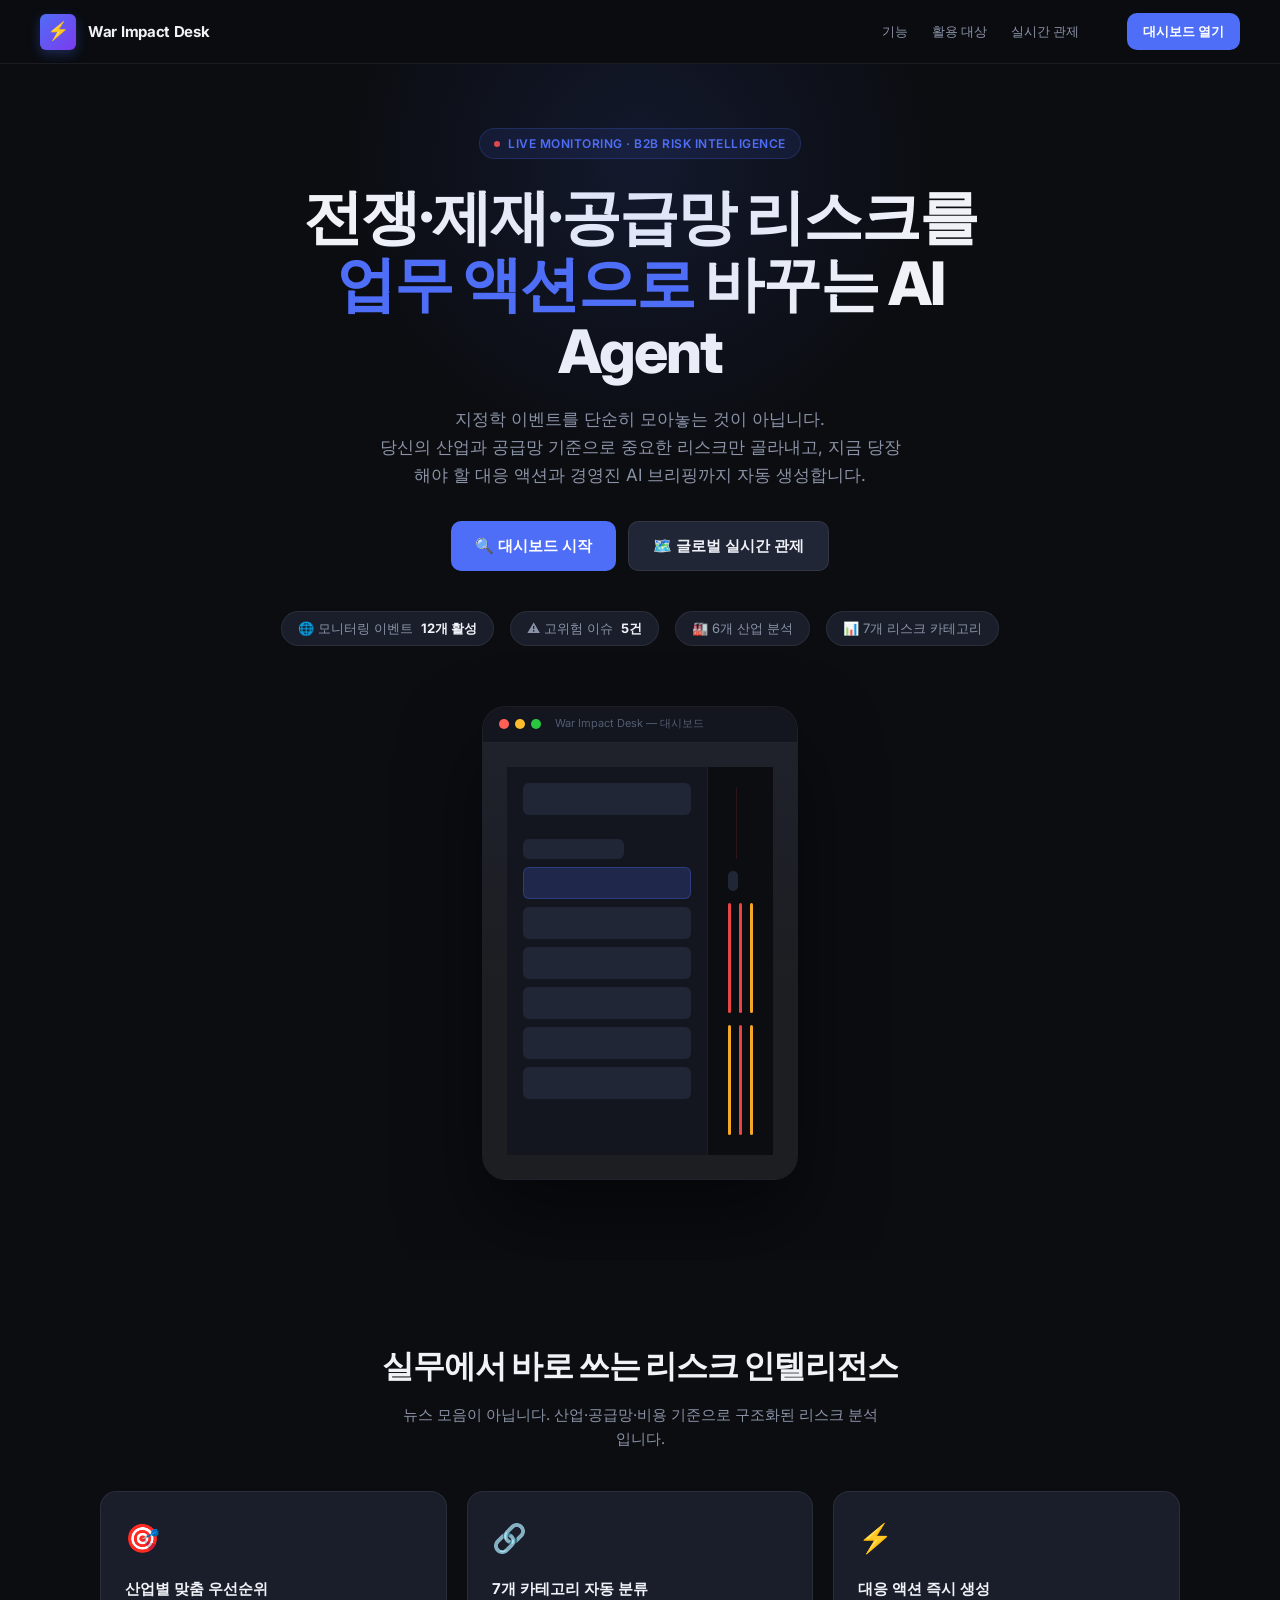
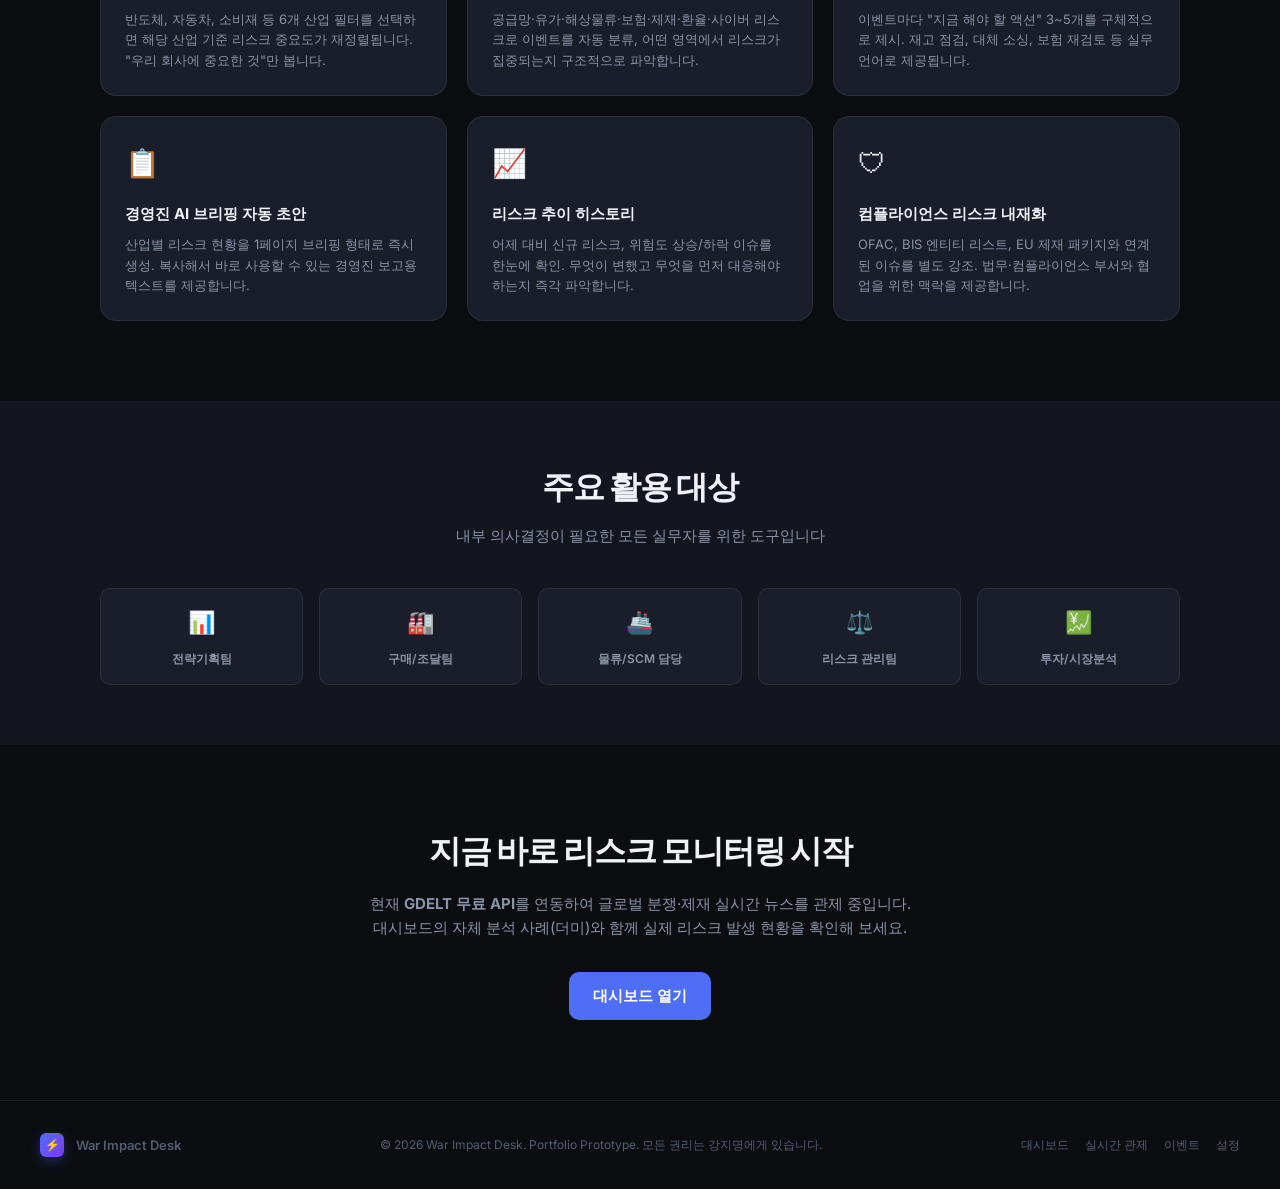
==== index.html @ 605b75f0 "Initialize project and fix map tile provider" ====
<!DOCTYPE html>
<html lang="ko">

<head>
  <meta charset="UTF-8">
  <meta name="viewport" content="width=device-width, initial-scale=1.0">
  <title>War Impact Desk — 전쟁·제재·공급망 리스크 모니터링</title>
  <meta name="description" content="전쟁·제재·공급망 리스크를 업무 액션으로 바꾸는 AI Agent. 기업 실무자를 위한 지정학 리스크 모니터링 플랫폼.">
  <link rel="stylesheet" href="styles.css">
  <style>
    .hero-screen {
      background: linear-gradient(180deg, rgba(79, 110, 247, 0.05) 0%, transparent 60%);
      border: 1px solid var(--border);
      border-radius: var(--radius-xl);
      overflow: hidden;
      max-width: 900px;
      margin: 60px auto 0;
      box-shadow: 0 40px 80px rgba(0, 0, 0, 0.5);
    }

    .hero-screen-bar {
      height: 36px;
      background: var(--bg-surface);
      border-bottom: 1px solid var(--border);
      display: flex;
      align-items: center;
      gap: 6px;
      padding: 0 16px;
    }

    .dot {
      width: 10px;
      height: 10px;
      border-radius: 50%;
    }

    .hero-screen img {
      width: 100%;
      display: block;
    }

    .hero-screen-preview {
      background: var(--bg-surface);
      padding: 24px;
      display: grid;
      grid-template-columns: 200px 1fr;
      gap: 1px;
      background-color: var(--border);
    }

    .preview-sidebar {
      background: var(--bg-surface);
      padding: 16px;
      display: flex;
      flex-direction: column;
      gap: 8px;
    }

    .preview-main {
      background: var(--bg-base);
      padding: 20px;
      display: flex;
      flex-direction: column;
      gap: 12px;
    }

    .ph {
      border-radius: 6px;
    }

    /* placeholder */
    .gradient-text {
      background: linear-gradient(135deg, #6c8aff, #a78bfa);
      -webkit-background-clip: text;
      -webkit-text-fill-color: transparent;
      background-clip: text;
    }

    .stat-pill {
      display: inline-flex;
      align-items: center;
      gap: 8px;
      background: var(--bg-card);
      border: 1px solid var(--border);
      border-radius: 99px;
      padding: 6px 16px;
      font-size: 13px;
      color: var(--text-secondary);
    }

    .stat-pill strong {
      color: var(--text-primary);
    }
  </style>
</head>

<body class="landing-body">

  <!-- NAV -->
  <nav class="landing-nav">
    <div class="logo-mark" onclick="location.href='index.html'" style="cursor:pointer;">
      <div class="logo-icon">⚡</div>
      <div>
        <div class="logo-text">War Impact Desk</div>
      </div>
    </div>
    <div class="landing-nav-links">
      <a href="#features" class="landing-nav-link">기능</a>
      <a href="#use-cases" class="landing-nav-link">활용 대상</a>
      <a href="map.html" class="landing-nav-link">실시간 관제</a>
    </div>
    <a href="dashboard.html" class="btn btn-primary" style="margin-left: 24px;">
      대시보드 열기
    </a>
  </nav>

  <!-- HERO -->
  <section class="hero">
    <div class="hero-label">
      <span class="pulse"
        style="width:6px;height:6px;border-radius:50%;background:var(--risk-high);display:inline-block;"></span>
      LIVE MONITORING · B2B RISK INTELLIGENCE
    </div>
    <h1 class="hero-title">
      전쟁·제재·공급망 리스크를<br>
      <span>업무 액션으로</span> 바꾸는 AI Agent
    </h1>
    <p class="hero-sub">
      지정학 이벤트를 단순히 모아놓는 것이 아닙니다.<br>
      당신의 산업과 공급망 기준으로 중요한 리스크만 골라내고,
      지금 당장 해야 할 대응 액션과 경영진 AI 브리핑까지 자동 생성합니다.
    </p>
    <div class="hero-cta">
      <a href="dashboard.html" class="btn btn-primary btn-lg">
        🔍 대시보드 시작
      </a>
      <a href="map.html" class="btn btn-secondary btn-lg">
        🗺️ 글로벌 실시간 관제
      </a>
    </div>

    <!-- STATS ROW -->
    <div style="display:flex; gap:16px; margin-top: 40px; flex-wrap:wrap; justify-content:center;">
      <div class="stat-pill">🌐 모니터링 이벤트 <strong>12개 활성</strong></div>
      <div class="stat-pill">⚠️ 고위험 이슈 <strong>5건</strong></div>
      <div class="stat-pill">🏭 6개 산업 분석</div>
      <div class="stat-pill">📊 7개 리스크 카테고리</div>
    </div>

    <!-- MOCK SCREEN PREVIEW -->
    <div class="hero-screen fade-in fade-in-delay-2">
      <div class="hero-screen-bar">
        <div class="dot" style="background:#ff5f57;"></div>
        <div class="dot" style="background:#febc2e;"></div>
        <div class="dot" style="background:#28c840;"></div>
        <span style="font-size:11px;color:var(--text-muted);margin-left:8px;">War Impact Desk — 대시보드</span>
      </div>
      <div class="hero-screen-preview">
        <!-- mini sidebar -->
        <div class="preview-sidebar">
          <div class="ph skeleton" style="height:32px;"></div>
          <div style="height:8px;"></div>
          <div class="ph skeleton" style="height:20px;width:60%;"></div>
          <div class="ph skeleton"
            style="height:32px;background:rgba(79,110,247,0.2);border:1px solid rgba(79,110,247,0.3);"></div>
          <div class="ph skeleton" style="height:32px;"></div>
          <div class="ph skeleton" style="height:32px;"></div>
          <div class="ph skeleton" style="height:32px;"></div>
          <div class="ph skeleton" style="height:32px;"></div>
          <div class="ph skeleton" style="height:32px;"></div>
        </div>
        <!-- mini main -->
        <div class="preview-main">
          <div style="display:grid;grid-template-columns:repeat(4,1fr);gap:8px;">
            <div class="ph skeleton" style="height:72px;border-radius:10px;"></div>
            <div class="ph skeleton" style="height:72px;border-radius:10px;background:rgba(232,69,69,0.15);"></div>
            <div class="ph skeleton" style="height:72px;border-radius:10px;"></div>
            <div class="ph skeleton" style="height:72px;border-radius:10px;"></div>
          </div>
          <div class="ph skeleton" style="height:20px;width:40%;"></div>
          <div style="display:grid;grid-template-columns:repeat(3,1fr);gap:8px;">
            <div class="ph skeleton" style="height:110px;border-radius:10px;border-left:3px solid var(--risk-high);">
            </div>
            <div class="ph skeleton" style="height:110px;border-radius:10px;border-left:3px solid var(--risk-high);">
            </div>
            <div class="ph skeleton" style="height:110px;border-radius:10px;border-left:3px solid var(--risk-medium);">
            </div>
          </div>
          <div style="display:grid;grid-template-columns:repeat(3,1fr);gap:8px;">
            <div class="ph skeleton" style="height:110px;border-radius:10px;border-left:3px solid var(--risk-medium);">
            </div>
            <div class="ph skeleton" style="height:110px;border-radius:10px;border-left:3px solid var(--risk-high);">
            </div>
            <div class="ph skeleton" style="height:110px;border-radius:10px;border-left:3px solid var(--risk-medium);">
            </div>
          </div>
        </div>
      </div>
    </div>
  </section>

  <!-- FEATURES -->
  <section class="feature-section" id="features">
    <h2 class="feature-section-title">실무에서 바로 쓰는 리스크 인텔리전스</h2>
    <p class="feature-section-sub">뉴스 모음이 아닙니다. 산업·공급망·비용 기준으로 구조화된 리스크 분석입니다.</p>
    <div class="feature-grid">
      <div class="feature-card fade-in">
        <div class="feature-icon">🎯</div>
        <div class="feature-title">산업별 맞춤 우선순위</div>
        <div class="feature-desc">반도체, 자동차, 소비재 등 6개 산업 필터를 선택하면 해당 산업 기준 리스크 중요도가 재정렬됩니다. "우리 회사에 중요한 것"만 봅니다.</div>
      </div>
      <div class="feature-card fade-in fade-in-delay-1">
        <div class="feature-icon">🔗</div>
        <div class="feature-title">7개 카테고리 자동 분류</div>
        <div class="feature-desc">공급망·유가·해상물류·보험·제재·환율·사이버 리스크로 이벤트를 자동 분류, 어떤 영역에서 리스크가 집중되는지 구조적으로 파악합니다.</div>
      </div>
      <div class="feature-card fade-in fade-in-delay-2">
        <div class="feature-icon">⚡</div>
        <div class="feature-title">대응 액션 즉시 생성</div>
        <div class="feature-desc">이벤트마다 "지금 해야 할 액션" 3~5개를 구체적으로 제시. 재고 점검, 대체 소싱, 보험 재검토 등 실무 언어로 제공됩니다.</div>
      </div>
      <div class="feature-card fade-in">
        <div class="feature-icon">📋</div>
        <div class="feature-title">경영진 AI 브리핑 자동 초안</div>
        <div class="feature-desc">산업별 리스크 현황을 1페이지 브리핑 형태로 즉시 생성. 복사해서 바로 사용할 수 있는 경영진 보고용 텍스트를 제공합니다.</div>
      </div>
      <div class="feature-card fade-in fade-in-delay-1">
        <div class="feature-icon">📈</div>
        <div class="feature-title">리스크 추이 히스토리</div>
        <div class="feature-desc">어제 대비 신규 리스크, 위험도 상승/하락 이슈를 한눈에 확인. 무엇이 변했고 무엇을 먼저 대응해야 하는지 즉각 파악합니다.</div>
      </div>
      <div class="feature-card fade-in fade-in-delay-2">
        <div class="feature-icon">🛡</div>
        <div class="feature-title">컴플라이언스 리스크 내재화</div>
        <div class="feature-desc">OFAC, BIS 엔티티 리스트, EU 제재 패키지와 연계된 이슈를 별도 강조. 법무·컴플라이언스 부서와 협업을 위한 맥락을 제공합니다.</div>
      </div>
    </div>
  </section>

  <!-- USE CASES -->
  <section class="use-case-section" id="use-cases">
    <div style="max-width:1080px;margin:0 auto;">
      <h2 class="feature-section-title">주요 활용 대상</h2>
      <p class="feature-section-sub">내부 의사결정이 필요한 모든 실무자를 위한 도구입니다</p>
      <div class="use-case-grid">
        <div class="use-case-card">
          <div class="use-case-icon">📊</div>
          <div class="use-case-label">전략기획팀</div>
        </div>
        <div class="use-case-card">
          <div class="use-case-icon">🏭</div>
          <div class="use-case-label">구매/조달팀</div>
        </div>
        <div class="use-case-card">
          <div class="use-case-icon">🚢</div>
          <div class="use-case-label">물류/SCM 담당</div>
        </div>
        <div class="use-case-card">
          <div class="use-case-icon">⚖️</div>
          <div class="use-case-label">리스크 관리팀</div>
        </div>
        <div class="use-case-card">
          <div class="use-case-icon">💹</div>
          <div class="use-case-label">투자/시장분석</div>
        </div>
      </div>
    </div>
  </section>

  <!-- CTA -->
  <section style="padding: 80px 40px; text-align:center;">
    <h2 style="font-size:32px;font-weight:800;letter-spacing:-1px;margin-bottom:16px;">지금 바로 리스크 모니터링 시작</h2>
    <p style="color:var(--text-secondary);font-size:15px;margin-bottom:32px;">현재 <strong>GDELT 무료 API</strong>를 연동하여 글로벌
      분쟁·제재 실시간 뉴스를 관제 중입니다.<br>대시보드의 자체 분석 사례(더미)와 함께 실제 리스크 발생 현황을 확인해 보세요.</p>
    <a href="dashboard.html" class="btn btn-primary btn-lg">대시보드 열기</a>
  </section>

  <!-- FOOTER -->
  <footer class="lp-footer">
    <div class="logo-mark">
      <div class="logo-icon" style="width:24px;height:24px;font-size:12px;">⚡</div>
      <span style="font-size:13px;font-weight:600;">War Impact Desk</span>
    </div>
    <div>© 2026 War Impact Desk. Portfolio Prototype. 모든 권리는 강지명에게 있습니다.</div>
    <div style="display:flex;gap:16px;">
      <a href="dashboard.html" style="color:var(--text-muted);">대시보드</a>
      <a href="map.html" style="color:var(--text-muted);">실시간 관제</a>
      <a href="events.html" style="color:var(--text-muted);">이벤트</a>
      <a href="settings.html" style="color:var(--text-muted);">설정</a>
    </div>
  </footer>

</body>

</html>
---- styles.css ----
/* ============================================================
   War Impact Desk — Design System & Global Styles
   ============================================================ */

@import url('https://fonts.googleapis.com/css2?family=Inter:wght@300;400;500;600;700;800&family=JetBrains+Mono:wght@400;500&display=swap');

/* ── CSS Variables ─────────────────────────────────────────── */
:root {
  /* Neutrals */
  --bg-base:     #0b0d11;
  --bg-surface:  #13161e;
  --bg-card:     #1a1e2a;
  --bg-elevated: #212636;
  --bg-hover:    #262c3c;
  --border:      rgba(255,255,255,0.07);
  --border-md:   rgba(255,255,255,0.12);

  /* Text */
  --text-primary:   #f0f2f8;
  --text-secondary: #8b93a7;
  --text-muted:     #545c72;
  --text-accent:    #6c8aff;

  /* Brand accent */
  --accent:       #4f6ef7;
  --accent-hover: #3b58e0;
  --accent-glow:  rgba(79,110,247,0.25);

  /* Risk colors */
  --risk-high:   #e84545;
  --risk-medium: #f5a623;
  --risk-low:    #22c993;

  --risk-high-bg:   rgba(232,69,69,0.10);
  --risk-medium-bg: rgba(245,166,35,0.10);
  --risk-low-bg:    rgba(34,201,147,0.10);

  /* Category colors */
  --cat-supply:    #f59e0b;
  --cat-oil:       #ef4444;
  --cat-maritime:  #3b82f6;
  --cat-insurance: #8b5cf6;
  --cat-sanctions: #ec4899;
  --cat-fx:        #10b981;
  --cat-cyber:     #06b6d4;

  /* Typography */
  --font-sans: 'Inter', -apple-system, BlinkMacSystemFont, sans-serif;
  --font-mono: 'JetBrains Mono', monospace;

  /* Spacing */
  --space-1: 4px;
  --space-2: 8px;
  --space-3: 12px;
  --space-4: 16px;
  --space-5: 20px;
  --space-6: 24px;
  --space-8: 32px;
  --space-10: 40px;
  --space-12: 48px;
  --space-16: 64px;

  /* Radius */
  --radius-sm: 6px;
  --radius-md: 10px;
  --radius-lg: 16px;
  --radius-xl: 24px;

  /* Shadows */
  --shadow-card: 0 4px 24px rgba(0,0,0,0.35);
  --shadow-elevated: 0 8px 40px rgba(0,0,0,0.5);
  --shadow-glow: 0 0 20px var(--accent-glow);

  /* Transitions */
  --transition: 0.18s cubic-bezier(0.4,0,0.2,1);
}

/* ── Reset ─────────────────────────────────────────────────── */
*, *::before, *::after { box-sizing: border-box; margin: 0; padding: 0; }
html { font-size: 16px; -webkit-font-smoothing: antialiased; }
body {
  font-family: var(--font-sans);
  background: var(--bg-base);
  color: var(--text-primary);
  line-height: 1.6;
  min-height: 100vh;
}
a { color: inherit; text-decoration: none; }
button { font-family: inherit; cursor: pointer; border: none; background: none; }
input, select, textarea { font-family: inherit; }
img { max-width: 100%; display: block; }

/* ── Scrollbar ─────────────────────────────────────────────── */
::-webkit-scrollbar { width: 6px; height: 6px; }
::-webkit-scrollbar-track { background: var(--bg-surface); }
::-webkit-scrollbar-thumb { background: var(--bg-elevated); border-radius: 3px; }
::-webkit-scrollbar-thumb:hover { background: var(--text-muted); }

/* ── Layout ─────────────────────────────────────────────────── */
.app-layout {
  display: flex;
  min-height: 100vh;
}

.sidebar {
  width: 240px;
  min-width: 240px;
  background: var(--bg-surface);
  border-right: 1px solid var(--border);
  display: flex;
  flex-direction: column;
  position: fixed;
  top: 0; left: 0;
  height: 100vh;
  z-index: 100;
  transition: var(--transition);
}

.main-content {
  margin-left: 240px;
  flex: 1;
  min-height: 100vh;
  display: flex;
  flex-direction: column;
}

/* ── Sidebar ────────────────────────────────────────────────── */
.sidebar-logo {
  padding: var(--space-5) var(--space-5) var(--space-4);
  border-bottom: 1px solid var(--border);
}
.logo-mark {
  display: flex;
  align-items: center;
  gap: var(--space-3);
}
.logo-icon {
  width: 36px; height: 36px;
  background: linear-gradient(135deg, #4f6ef7, #7c3aed);
  border-radius: var(--radius-sm);
  display: flex; align-items: center; justify-content: center;
  font-size: 18px;
  box-shadow: 0 4px 12px rgba(79,110,247,0.3);
}
.logo-text { font-weight: 700; font-size: 15px; letter-spacing: -0.3px; }
.logo-sub { font-size: 10px; color: var(--text-muted); letter-spacing: 0.5px; text-transform: uppercase; margin-top: 1px; }

.sidebar-nav { flex: 1; padding: var(--space-4) var(--space-3); }
.nav-section-label {
  font-size: 10px;
  font-weight: 600;
  text-transform: uppercase;
  letter-spacing: 1px;
  color: var(--text-muted);
  padding: var(--space-3) var(--space-3) var(--space-2);
}
.nav-item {
  display: flex;
  align-items: center;
  gap: var(--space-3);
  padding: var(--space-2) var(--space-3);
  border-radius: var(--radius-sm);
  color: var(--text-secondary);
  font-size: 14px;
  font-weight: 500;
  transition: var(--transition);
  margin-bottom: 2px;
  cursor: pointer;
}
.nav-item:hover { background: var(--bg-hover); color: var(--text-primary); }
.nav-item.active {
  background: rgba(79,110,247,0.12);
  color: var(--accent);
}
.nav-item.active .nav-icon { color: var(--accent); }
.nav-icon { font-size: 16px; min-width: 20px; text-align: center; }
.nav-badge {
  margin-left: auto;
  background: var(--risk-high);
  color: white;
  font-size: 10px;
  font-weight: 700;
  padding: 1px 6px;
  border-radius: 99px;
}

.sidebar-footer {
  padding: var(--space-4) var(--space-4);
  border-top: 1px solid var(--border);
}
.user-chip {
  display: flex;
  align-items: center;
  gap: var(--space-3);
}
.user-avatar {
  width: 32px; height: 32px;
  background: linear-gradient(135deg, #f59e0b, #ef4444);
  border-radius: 50%;
  display: flex; align-items: center; justify-content: center;
  font-size: 13px; font-weight: 700;
  color: white;
  flex-shrink: 0;
}
.user-name { font-size: 13px; font-weight: 600; }
.user-role { font-size: 11px; color: var(--text-muted); }

/* ── Top Bar ────────────────────────────────────────────────── */
.topbar {
  height: 60px;
  background: var(--bg-surface);
  border-bottom: 1px solid var(--border);
  display: flex;
  align-items: center;
  padding: 0 var(--space-6);
  gap: var(--space-4);
  position: sticky; top: 0; z-index: 90;
}
.topbar-title { font-size: 16px; font-weight: 600; flex: 1; }
.topbar-meta { font-size: 12px; color: var(--text-muted); }
.topbar-actions { display: flex; gap: var(--space-2); align-items: center; }

/* ── Page Content ───────────────────────────────────────────── */
.page-body { padding: var(--space-6); flex: 1; }

/* ── Grid ───────────────────────────────────────────────────── */
.grid-4 { display: grid; grid-template-columns: repeat(4,1fr); gap: var(--space-4); }
.grid-3 { display: grid; grid-template-columns: repeat(3,1fr); gap: var(--space-4); }
.grid-2 { display: grid; grid-template-columns: repeat(2,1fr); gap: var(--space-4); }
.col-span-2 { grid-column: span 2; }
.col-span-3 { grid-column: span 3; }

/* ── Card ───────────────────────────────────────────────────── */
.card {
  background: var(--bg-card);
  border: 1px solid var(--border);
  border-radius: var(--radius-lg);
  padding: var(--space-5);
  transition: var(--transition);
}
.card:hover { border-color: var(--border-md); }
.card-sm { padding: var(--space-4); }
.card-header {
  display: flex;
  align-items: flex-start;
  justify-content: space-between;
  margin-bottom: var(--space-4);
}
.card-title { font-size: 13px; font-weight: 600; color: var(--text-secondary); text-transform: uppercase; letter-spacing: 0.5px; }
.card-value { font-size: 32px; font-weight: 800; letter-spacing: -1px; margin: var(--space-1) 0; }
.card-meta { font-size: 12px; color: var(--text-muted); }

/* ── Risk Score Ring ───────────────────────────────────────── */
.score-ring-wrap { display: flex; align-items: center; gap: var(--space-4); }
.score-ring {
  width: 72px; height: 72px;
  position: relative;
  flex-shrink: 0;
}
.score-ring svg { transform: rotate(-90deg); }
.score-ring-track { fill: none; stroke: var(--bg-elevated); stroke-width: 6; }
.score-ring-fill { fill: none; stroke-width: 6; stroke-linecap: round; transition: stroke-dashoffset 1.2s ease; }
.score-ring-value {
  position: absolute; inset: 0;
  display: flex; align-items: center; justify-content: center;
  font-size: 17px; font-weight: 800;
}

/* ── Event Card ─────────────────────────────────────────────── */
.event-card {
  background: var(--bg-card);
  border: 1px solid var(--border);
  border-radius: var(--radius-lg);
  padding: var(--space-5);
  transition: var(--transition);
  cursor: pointer;
  position: relative;
  overflow: hidden;
}
.event-card::before {
  content: '';
  position: absolute;
  left: 0; top: 0; bottom: 0;
  width: 3px;
  border-radius: 3px 0 0 3px;
}
.event-card.high::before  { background: var(--risk-high); }
.event-card.medium::before { background: var(--risk-medium); }
.event-card.low::before   { background: var(--risk-low); }
.event-card:hover {
  border-color: var(--border-md);
  background: var(--bg-elevated);
  transform: translateY(-1px);
  box-shadow: var(--shadow-card);
}
.event-card.featured {
  border-color: rgba(232,69,69,0.3);
  background: linear-gradient(135deg, var(--bg-card), rgba(232,69,69,0.04));
}

.event-top {
  display: flex;
  gap: var(--space-3);
  align-items: flex-start;
  margin-bottom: var(--space-3);
}
.event-title { font-size: 14px; font-weight: 600; line-height: 1.4; flex: 1; }
.event-score {
  font-size: 22px; font-weight: 800;
  min-width: 44px; text-align: right;
  line-height: 1;
}
.event-score.high   { color: var(--risk-high); }
.event-score.medium { color: var(--risk-medium); }
.event-score.low    { color: var(--risk-low); }

.event-summary { font-size: 13px; color: var(--text-secondary); line-height: 1.55; margin-bottom: var(--space-4); }
.event-summary.truncate { display: -webkit-box; -webkit-line-clamp: 2; -webkit-box-orient: vertical; overflow: hidden; }

.event-footer {
  display: flex;
  align-items: center;
  gap: var(--space-2);
  flex-wrap: wrap;
}
.event-meta { font-size: 11px; color: var(--text-muted); margin-left: auto; white-space: nowrap; }

/* ── Badges ─────────────────────────────────────────────────── */
.badge {
  display: inline-flex;
  align-items: center;
  gap: 4px;
  padding: 3px 8px;
  border-radius: var(--radius-sm);
  font-size: 11px;
  font-weight: 600;
  white-space: nowrap;
}
.badge-risk-high   { background: var(--risk-high-bg);   color: var(--risk-high); }
.badge-risk-medium { background: var(--risk-medium-bg); color: var(--risk-medium); }
.badge-risk-low    { background: var(--risk-low-bg);    color: var(--risk-low); }
.badge-cat {
  background: rgba(255,255,255,0.06);
  color: var(--text-secondary);
}
.badge-new {
  background: rgba(79,110,247,0.15);
  color: var(--accent);
  font-size: 10px;
  text-transform: uppercase;
  letter-spacing: 0.5px;
}
.badge-up   { background: rgba(232,69,69,0.12);  color: var(--risk-high); }
.badge-down { background: rgba(34,201,147,0.12); color: var(--risk-low); }

/* ── Industry Chips ─────────────────────────────────────────── */
.industry-chips { display: flex; gap: var(--space-2); flex-wrap: wrap; }
.industry-chip {
  padding: var(--space-2) var(--space-3);
  border-radius: var(--radius-sm);
  border: 1px solid var(--border);
  background: var(--bg-elevated);
  color: var(--text-secondary);
  font-size: 13px;
  font-weight: 500;
  cursor: pointer;
  transition: var(--transition);
}
.industry-chip:hover { border-color: var(--accent); color: var(--accent); background: rgba(79,110,247,0.08); }
.industry-chip.active {
  border-color: var(--accent);
  background: rgba(79,110,247,0.15);
  color: var(--accent);
  font-weight: 600;
}

/* ── Buttons ─────────────────────────────────────────────────── */
.btn {
  display: inline-flex;
  align-items: center;
  gap: var(--space-2);
  padding: var(--space-2) var(--space-4);
  border-radius: var(--radius-md);
  font-size: 13px;
  font-weight: 600;
  transition: var(--transition);
  cursor: pointer;
}
.btn-primary {
  background: var(--accent);
  color: white;
  border: none;
}
.btn-primary:hover { background: var(--accent-hover); transform: translateY(-1px); box-shadow: var(--shadow-glow); }
.btn-secondary {
  background: var(--bg-elevated);
  color: var(--text-primary);
  border: 1px solid var(--border);
}
.btn-secondary:hover { border-color: var(--border-md); background: var(--bg-hover); }
.btn-ghost {
  background: transparent;
  color: var(--text-secondary);
  border: 1px solid transparent;
}
.btn-ghost:hover { color: var(--text-primary); background: var(--bg-elevated); }
.btn-danger {
  background: rgba(232,69,69,0.12);
  color: var(--risk-high);
  border: 1px solid rgba(232,69,69,0.2);
}
.btn-sm { padding: var(--space-1) var(--space-3); font-size: 12px; }
.btn-lg { padding: var(--space-3) var(--space-6); font-size: 15px; }
.btn-icon { padding: var(--space-2); border-radius: var(--radius-sm); }

/* ── Section Heading ────────────────────────────────────────── */
.section-header {
  display: flex; align-items: center; justify-content: space-between;
  margin-bottom: var(--space-4);
}
.section-title { font-size: 15px; font-weight: 700; }
.section-sub { font-size: 12px; color: var(--text-muted); margin-top: 2px; }

/* ── Divider ────────────────────────────────────────────────── */
.divider { height: 1px; background: var(--border); margin: var(--space-5) 0; }

/* ── Tag Row ────────────────────────────────────────────────── */
.tag-row { display: flex; gap: var(--space-2); flex-wrap: wrap; }

/* ── Delta indicator ───────────────────────────────────────── */
.delta {
  display: inline-flex;
  align-items: center;
  gap: 3px;
  font-size: 12px;
  font-weight: 600;
}
.delta.up   { color: var(--risk-high); }
.delta.down { color: var(--risk-low); }
.delta.flat { color: var(--text-muted); }

/* ── Sparkline bar ──────────────────────────────────────────── */
.mini-bar-wrap { display: flex; gap: 2px; align-items: flex-end; height: 28px; }
.mini-bar {
  width: 6px;
  border-radius: 2px;
  background: var(--accent);
  opacity: 0.5;
  transition: var(--transition);
}
.mini-bar:last-child { opacity: 1; }

/* ── Action Items ───────────────────────────────────────────── */
.action-list { list-style: none; display: flex; flex-direction: column; gap: var(--space-2); }
.action-item {
  display: flex;
  align-items: flex-start;
  gap: var(--space-3);
  padding: var(--space-3) var(--space-4);
  background: var(--bg-elevated);
  border-radius: var(--radius-md);
  border: 1px solid var(--border);
  font-size: 13px;
  line-height: 1.5;
  transition: var(--transition);
}
.action-item:hover { border-color: var(--border-md); background: var(--bg-hover); }
.action-number {
  width: 22px; height: 22px;
  border-radius: 50%;
  background: rgba(79,110,247,0.15);
  color: var(--accent);
  font-size: 11px; font-weight: 700;
  display: flex; align-items: center; justify-content: center;
  flex-shrink: 0;
}
.action-check {
  width: 16px; height: 16px;
  border: 1.5px solid var(--border-md);
  border-radius: 4px;
  flex-shrink: 0;
  margin-top: 2px;
  cursor: pointer;
  transition: var(--transition);
}
.action-check.checked {
  background: var(--accent);
  border-color: var(--accent);
}

/* ── Report textarea ────────────────────────────────────────── */
.report-block {
  background: var(--bg-surface);
  border: 1px solid var(--border);
  border-radius: var(--radius-md);
  padding: var(--space-5);
  font-family: var(--font-mono);
  font-size: 12.5px;
  color: var(--text-secondary);
  line-height: 1.8;
  white-space: pre-wrap;
  word-break: break-word;
}
.report-block strong { color: var(--text-primary); }

/* ── Form elements ──────────────────────────────────────────── */
.form-group { display: flex; flex-direction: column; gap: var(--space-2); }
.form-label { font-size: 13px; font-weight: 600; color: var(--text-secondary); }
.form-input, .form-select {
  background: var(--bg-elevated);
  border: 1px solid var(--border);
  border-radius: var(--radius-md);
  color: var(--text-primary);
  padding: var(--space-3) var(--space-4);
  font-size: 14px;
  transition: var(--transition);
  outline: none;
  width: 100%;
}
.form-input:focus, .form-select:focus {
  border-color: var(--accent);
  box-shadow: 0 0 0 3px var(--accent-glow);
}
.form-select option { background: var(--bg-elevated); }

/* ── Toggle ─────────────────────────────────────────────────── */
.toggle-wrap { display: flex; align-items: center; justify-content: space-between; }
.toggle {
  width: 40px; height: 22px;
  background: var(--bg-elevated);
  border: 1px solid var(--border-md);
  border-radius: 11px;
  position: relative;
  cursor: pointer;
  transition: var(--transition);
}
.toggle.on { background: var(--accent); border-color: var(--accent); }
.toggle::after {
  content: '';
  width: 16px; height: 16px;
  background: white;
  border-radius: 50%;
  position: absolute;
  top: 2px; left: 2px;
  transition: var(--transition);
  box-shadow: 0 2px 4px rgba(0,0,0,0.3);
}
.toggle.on::after { left: 20px; }

/* ── Stat inline ────────────────────────────────────────────── */
.stat-row { display: flex; gap: var(--space-6); }
.stat-item {}
.stat-val { font-size: 24px; font-weight: 800; letter-spacing: -0.5px; }
.stat-lbl { font-size: 11px; color: var(--text-muted); margin-top: 2px; }

/* ── Alert box ──────────────────────────────────────────────── */
.alert {
  display: flex;
  gap: var(--space-3);
  padding: var(--space-4);
  border-radius: var(--radius-md);
  font-size: 13px;
  line-height: 1.5;
}
.alert-warn {
  background: rgba(245,166,35,0.08);
  border: 1px solid rgba(245,166,35,0.2);
  color: #f5bf63;
}
.alert-info {
  background: rgba(79,110,247,0.08);
  border: 1px solid rgba(79,110,247,0.2);
  color: var(--text-accent);
}
.alert-icon { font-size: 16px; flex-shrink: 0; margin-top: 1px; }

/* ── Progress bar ───────────────────────────────────────────── */
.progress-bar-wrap { width: 100%; background: var(--bg-elevated); border-radius: 99px; height: 6px; overflow: hidden; }
.progress-bar { height: 6px; border-radius: 99px; transition: width 0.8s ease; }
.progress-bar.high   { background: var(--risk-high); }
.progress-bar.medium { background: var(--risk-medium); }
.progress-bar.low    { background: var(--risk-low); }
.progress-bar.accent { background: var(--accent); }

/* ── Modal ──────────────────────────────────────────────────── */
.modal-overlay {
  position: fixed; inset: 0;
  background: rgba(0,0,0,0.7);
  backdrop-filter: blur(4px);
  z-index: 1000;
  display: flex; align-items: center; justify-content: center;
  padding: var(--space-4);
  opacity: 0; pointer-events: none;
  transition: opacity 0.2s ease;
}
.modal-overlay.open { opacity: 1; pointer-events: all; }
.modal {
  background: var(--bg-card);
  border: 1px solid var(--border-md);
  border-radius: var(--radius-xl);
  padding: var(--space-6);
  width: 100%;
  max-width: 720px;
  max-height: 85vh;
  overflow-y: auto;
  box-shadow: var(--shadow-elevated);
  transform: translateY(20px);
  transition: transform 0.2s ease;
}
.modal-overlay.open .modal { transform: translateY(0); }
.modal-header {
  display: flex; align-items: flex-start; justify-content: space-between;
  margin-bottom: var(--space-5);
}
.modal-title { font-size: 17px; font-weight: 700; line-height: 1.4; flex: 1; padding-right: var(--space-4); }
.modal-close {
  width: 28px; height: 28px;
  border-radius: 50%;
  background: var(--bg-elevated);
  color: var(--text-secondary);
  display: flex; align-items: center; justify-content: center;
  font-size: 16px;
  flex-shrink: 0;
  cursor: pointer;
  transition: var(--transition);
}
.modal-close:hover { background: var(--bg-hover); color: var(--text-primary); }

/* ── Empty state ────────────────────────────────────────────── */
.empty-state {
  display: flex; flex-direction: column; align-items: center;
  justify-content: center; gap: var(--space-3);
  padding: var(--space-12);
  color: var(--text-muted);
  text-align: center;
}
.empty-icon { font-size: 40px; opacity: 0.4; }
.empty-text { font-size: 14px; }

/* ── Tooltip ─────────────────────────────────────────────────── */
[data-tooltip] { position: relative; }
[data-tooltip]::after {
  content: attr(data-tooltip);
  position: absolute;
  bottom: calc(100% + 6px);
  left: 50%;
  transform: translateX(-50%);
  background: var(--bg-elevated);
  border: 1px solid var(--border-md);
  color: var(--text-primary);
  font-size: 11px;
  white-space: nowrap;
  padding: 4px 8px;
  border-radius: var(--radius-sm);
  pointer-events: none;
  opacity: 0;
  transition: opacity 0.15s ease;
  z-index: 200;
}
[data-tooltip]:hover::after { opacity: 1; }

/* ── Responsive ─────────────────────────────────────────────── */
@media (max-width: 1200px) {
  .grid-4 { grid-template-columns: repeat(2,1fr); }
}
@media (max-width: 900px) {
  .sidebar { display: none; }
  .main-content { margin-left: 0; }
  .grid-3 { grid-template-columns: 1fr; }
  .grid-2 { grid-template-columns: 1fr; }
  .col-span-2, .col-span-3 { grid-column: span 1; }
  .page-body { padding: var(--space-4); }
}
@media (max-width: 600px) {
  .grid-4 { grid-template-columns: 1fr; }
  .stat-row { gap: var(--space-4); }
}

/* ── Animations ─────────────────────────────────────────────── */
@keyframes fadeIn { from { opacity: 0; transform: translateY(8px); } to { opacity: 1; transform: translateY(0); } }
.fade-in { animation: fadeIn 0.35s ease both; }
.fade-in-delay-1 { animation-delay: 0.05s; }
.fade-in-delay-2 { animation-delay: 0.10s; }
.fade-in-delay-3 { animation-delay: 0.15s; }

@keyframes pulse-ring { 0%, 100% { opacity: 1; } 50% { opacity: 0.5; } }
.pulse { animation: pulse-ring 2s ease infinite; }

/* ── Landing page specific ──────────────────────────────────── */
.landing-body { background: var(--bg-base); min-height: 100vh; }
.landing-nav {
  height: 64px;
  border-bottom: 1px solid var(--border);
  display: flex; align-items: center;
  padding: 0 var(--space-10);
  gap: var(--space-6);
  position: sticky; top: 0; z-index: 100;
  background: rgba(11,13,17,0.8);
  backdrop-filter: blur(12px);
}
.landing-nav-links { display: flex; gap: var(--space-6); margin-left: auto; }
.landing-nav-link { font-size: 13px; color: var(--text-secondary); font-weight: 500; transition: var(--transition); }
.landing-nav-link:hover { color: var(--text-primary); }

.hero {
  padding: var(--space-16) var(--space-10) 80px;
  display: flex;
  flex-direction: column;
  align-items: center;
  text-align: center;
  position: relative;
  overflow: hidden;
}
.hero::before {
  content: '';
  position: absolute;
  top: -200px; left: 50%;
  transform: translateX(-50%);
  width: 600px; height: 600px;
  background: radial-gradient(circle, rgba(79,110,247,0.12) 0%, transparent 70%);
  pointer-events: none;
}
.hero-label {
  display: inline-flex;
  align-items: center;
  gap: var(--space-2);
  background: rgba(79,110,247,0.1);
  border: 1px solid rgba(79,110,247,0.2);
  color: var(--accent);
  font-size: 12px;
  font-weight: 600;
  padding: 5px 14px;
  border-radius: 99px;
  margin-bottom: var(--space-6);
  letter-spacing: 0.5px;
}
.hero-title {
  font-size: clamp(32px, 5vw, 60px);
  font-weight: 800;
  line-height: 1.12;
  letter-spacing: -2px;
  margin-bottom: var(--space-5);
  max-width: 780px;
}
.hero-title span { color: var(--accent); }
.hero-sub {
  font-size: 17px;
  color: var(--text-secondary);
  max-width: 540px;
  line-height: 1.65;
  margin-bottom: var(--space-8);
}
.hero-cta { display: flex; gap: var(--space-3); justify-content: center; flex-wrap: wrap; }

.feature-section { padding: 80px var(--space-10); }
.feature-section-title { text-align: center; font-size: 32px; font-weight: 800; letter-spacing: -1px; margin-bottom: var(--space-3); }
.feature-section-sub { text-align: center; color: var(--text-secondary); font-size: 15px; max-width: 480px; margin: 0 auto var(--space-10); }
.feature-grid { display: grid; grid-template-columns: repeat(3,1fr); gap: var(--space-5); max-width: 1080px; margin: 0 auto; }
.feature-card {
  background: var(--bg-card);
  border: 1px solid var(--border);
  border-radius: var(--radius-lg);
  padding: var(--space-6);
  transition: var(--transition);
}
.feature-card:hover { border-color: var(--border-md); transform: translateY(-2px); box-shadow: var(--shadow-card); }
.feature-icon { font-size: 28px; margin-bottom: var(--space-4); }
.feature-title { font-size: 15px; font-weight: 700; margin-bottom: var(--space-2); }
.feature-desc { font-size: 13px; color: var(--text-secondary); line-height: 1.6; }

.use-case-section { padding: 60px var(--space-10); background: var(--bg-surface); }
.use-case-grid { display: grid; grid-template-columns: repeat(5,1fr); gap: var(--space-4); max-width: 1080px; margin: var(--space-8) auto 0; }
.use-case-card {
  background: var(--bg-card);
  border: 1px solid var(--border);
  border-radius: var(--radius-md);
  padding: var(--space-4);
  text-align: center;
}
.use-case-icon { font-size: 22px; margin-bottom: var(--space-2); }
.use-case-label { font-size: 12px; font-weight: 600; color: var(--text-secondary); }

.lp-footer {
  padding: var(--space-8) var(--space-10);
  border-top: 1px solid var(--border);
  display: flex; align-items: center; justify-content: space-between;
  font-size: 12px; color: var(--text-muted);
}

/* ── Tabs ───────────────────────────────────────────────────── */
.tabs { display: flex; gap: 2px; background: var(--bg-elevated); padding: 3px; border-radius: var(--radius-md); }
.tab {
  flex: 1; padding: var(--space-2) var(--space-4);
  border-radius: calc(var(--radius-md) - 2px);
  font-size: 13px; font-weight: 500;
  color: var(--text-secondary);
  cursor: pointer; transition: var(--transition);
  text-align: center;
}
.tab:hover { color: var(--text-primary); }
.tab.active { background: var(--bg-card); color: var(--text-primary); font-weight: 600; box-shadow: 0 1px 6px rgba(0,0,0,0.2); }
.tab-content { display: none; }
.tab-content.active { display: block; }

/* ── Loading skeleton ───────────────────────────────────────── */
@keyframes shimmer {
  0% { background-position: -400px 0; }
  100% { background-position: 400px 0; }
}
.skeleton {
  background: linear-gradient(90deg, var(--bg-elevated) 25%, var(--bg-hover) 50%, var(--bg-elevated) 75%);
  background-size: 800px 100%;
  animation: shimmer 1.5s infinite;
  border-radius: var(--radius-sm);
}
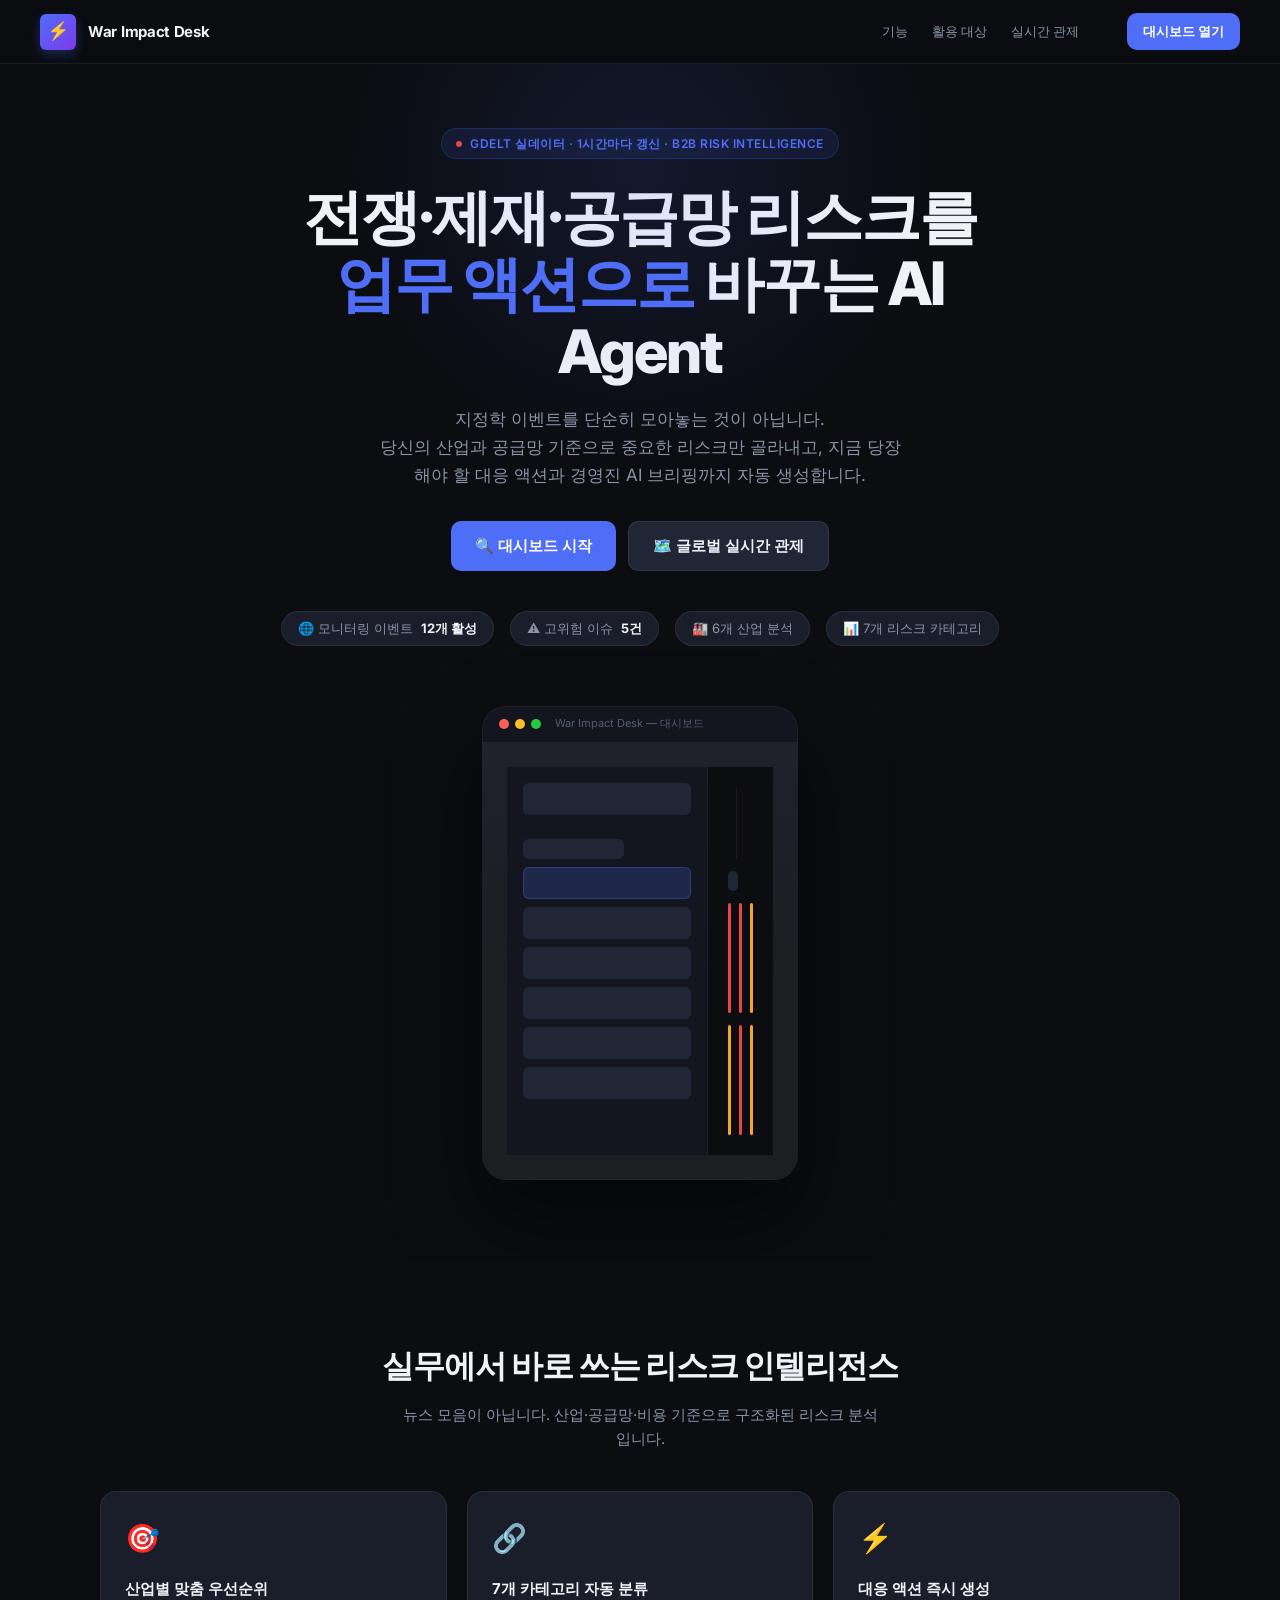
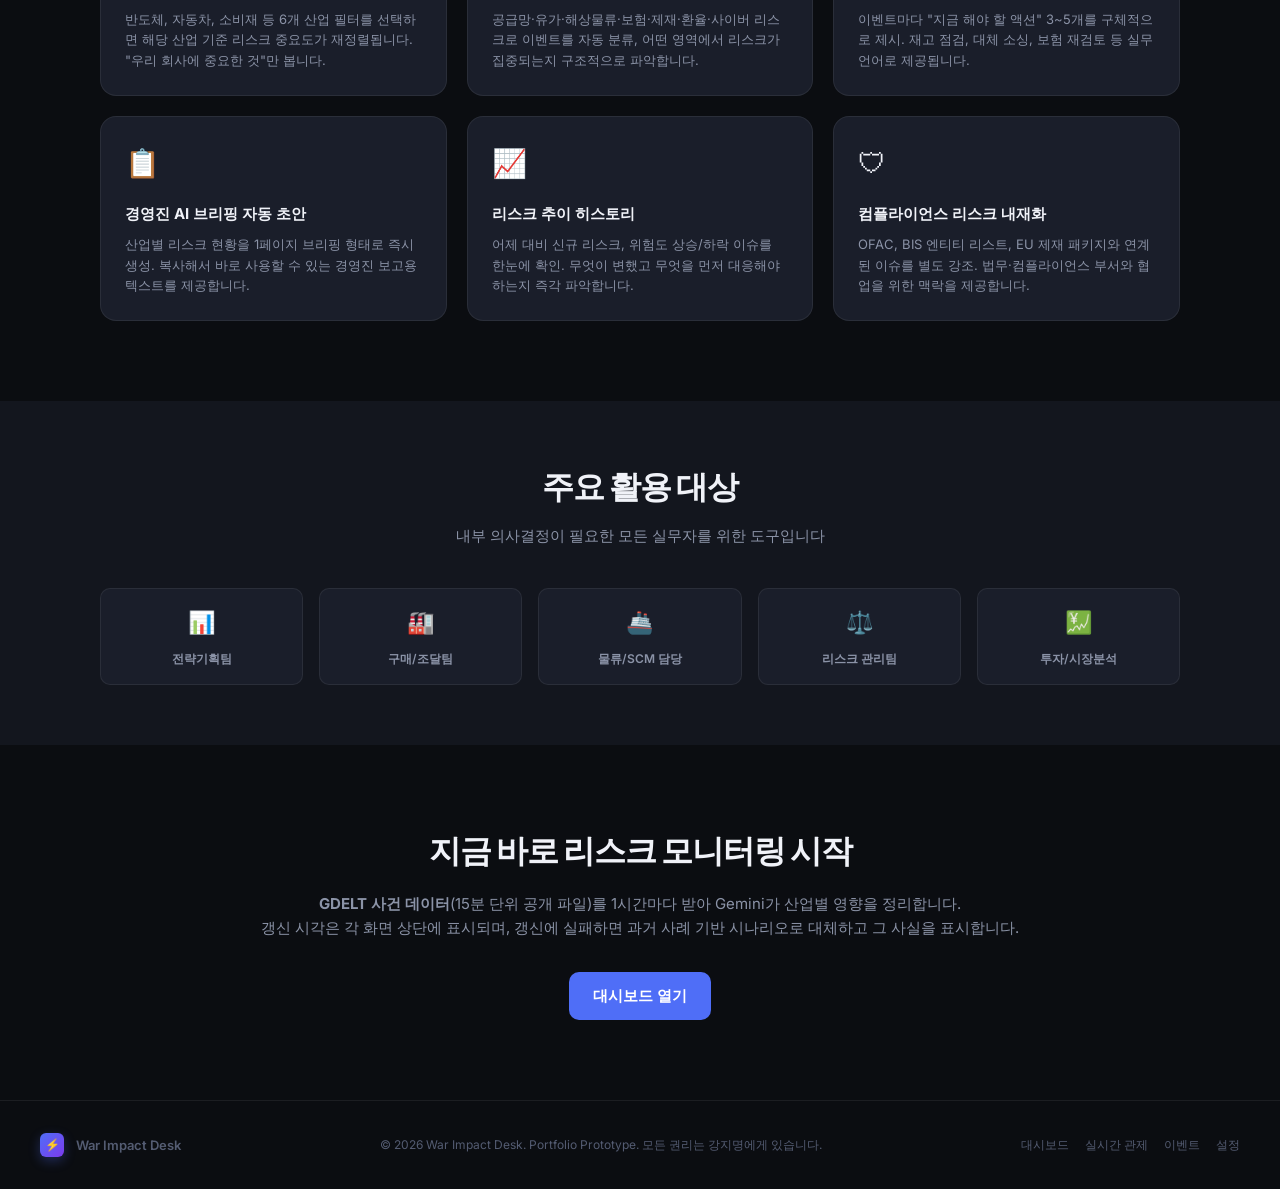
==== commit 07a3505b: "Hourly real data: GDELT event files + Gemini via GitHub Actions; dashboard reads live-data.js - scri" ====
--- a/index.html
+++ b/index.html
@@ -119,7 +119,7 @@
     <div class="hero-label">
       <span class="pulse"
         style="width:6px;height:6px;border-radius:50%;background:var(--risk-high);display:inline-block;"></span>
-      LIVE MONITORING · B2B RISK INTELLIGENCE
+      GDELT 실데이터 · 1시간마다 갱신 · B2B RISK INTELLIGENCE
     </div>
     <h1 class="hero-title">
       전쟁·제재·공급망 리스크를<br>
@@ -270,8 +270,8 @@
   <!-- CTA -->
   <section style="padding: 80px 40px; text-align:center;">
     <h2 style="font-size:32px;font-weight:800;letter-spacing:-1px;margin-bottom:16px;">지금 바로 리스크 모니터링 시작</h2>
-    <p style="color:var(--text-secondary);font-size:15px;margin-bottom:32px;">현재 <strong>GDELT 무료 API</strong>를 연동하여 글로벌
-      분쟁·제재 실시간 뉴스를 관제 중입니다.<br>대시보드의 자체 분석 사례(더미)와 함께 실제 리스크 발생 현황을 확인해 보세요.</p>
+    <p style="color:var(--text-secondary);font-size:15px;margin-bottom:32px;"><strong>GDELT 사건 데이터</strong>(15분 단위 공개 파일)를 1시간마다 받아 Gemini가 산업별 영향을 정리합니다.<br>
+      갱신 시각은 각 화면 상단에 표시되며, 갱신에 실패하면 과거 사례 기반 시나리오로 대체하고 그 사실을 표시합니다.</p>
     <a href="dashboard.html" class="btn btn-primary btn-lg">대시보드 열기</a>
   </section>
 
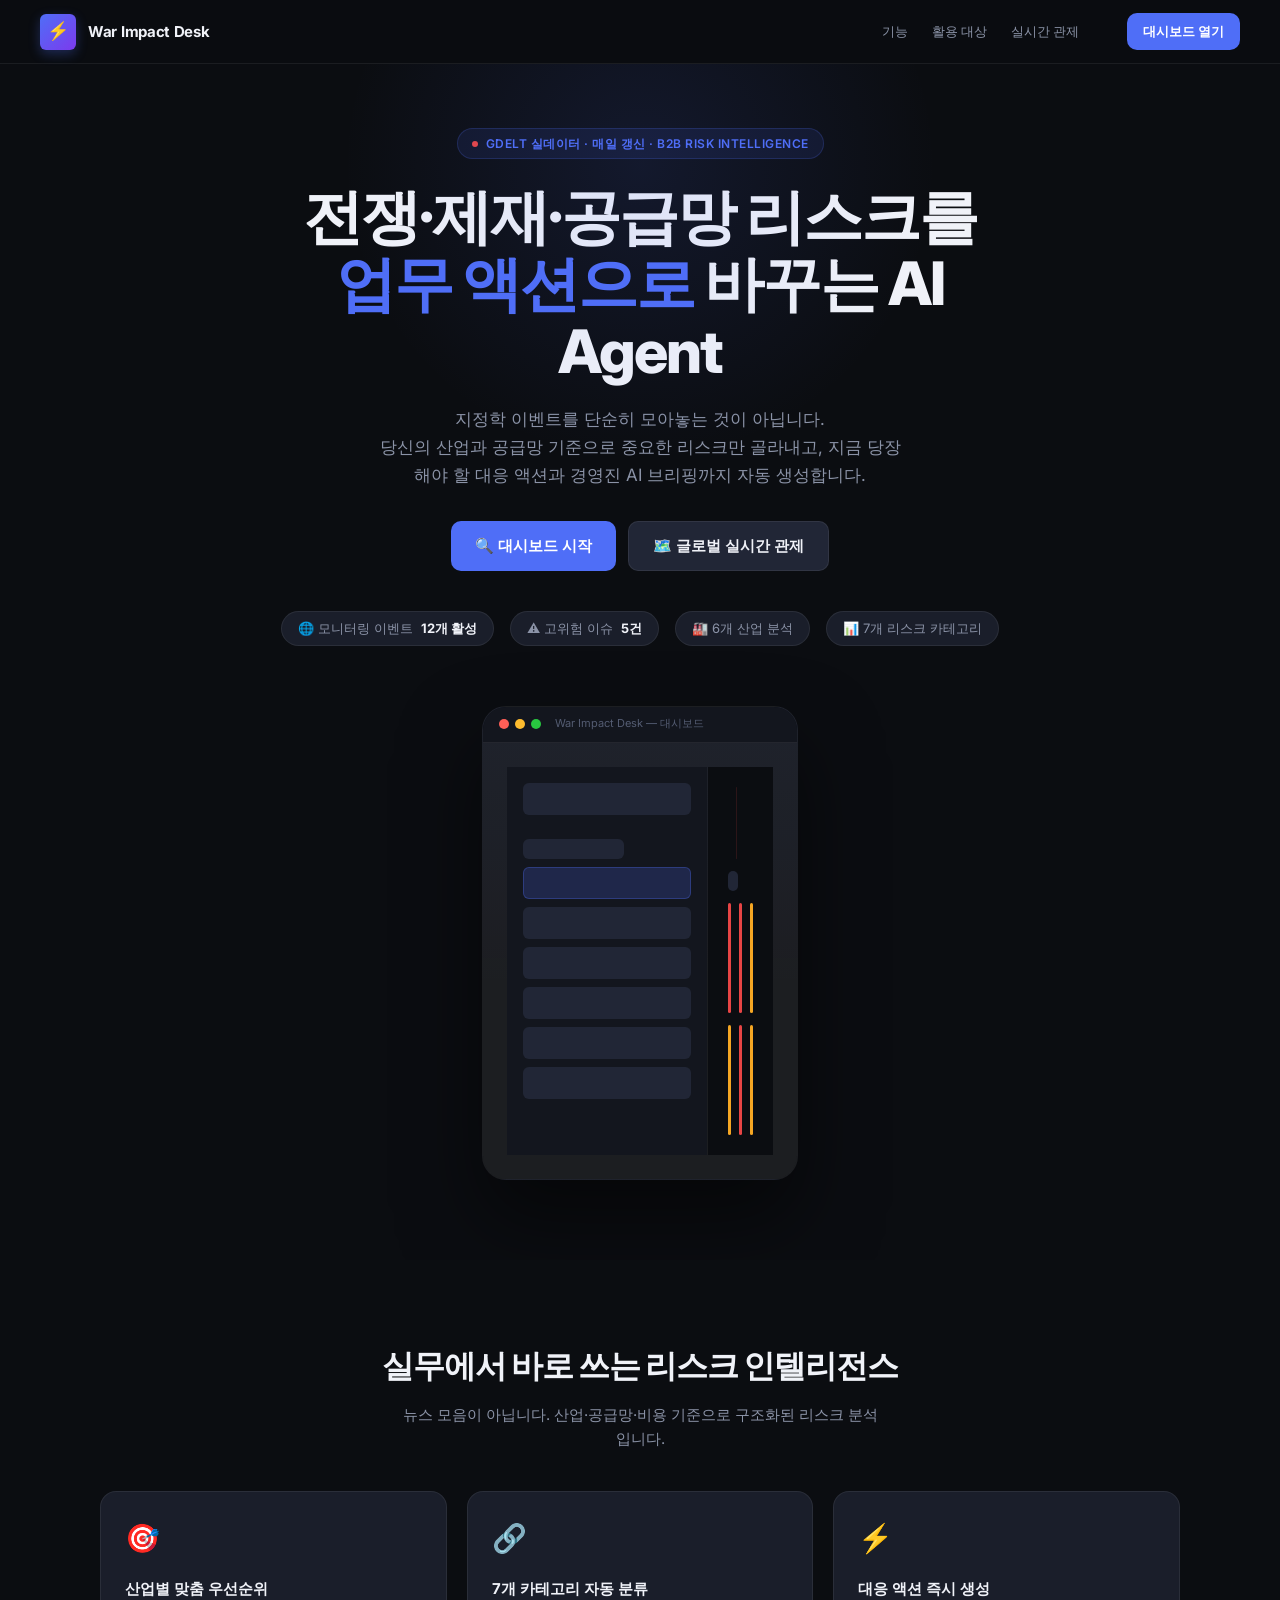
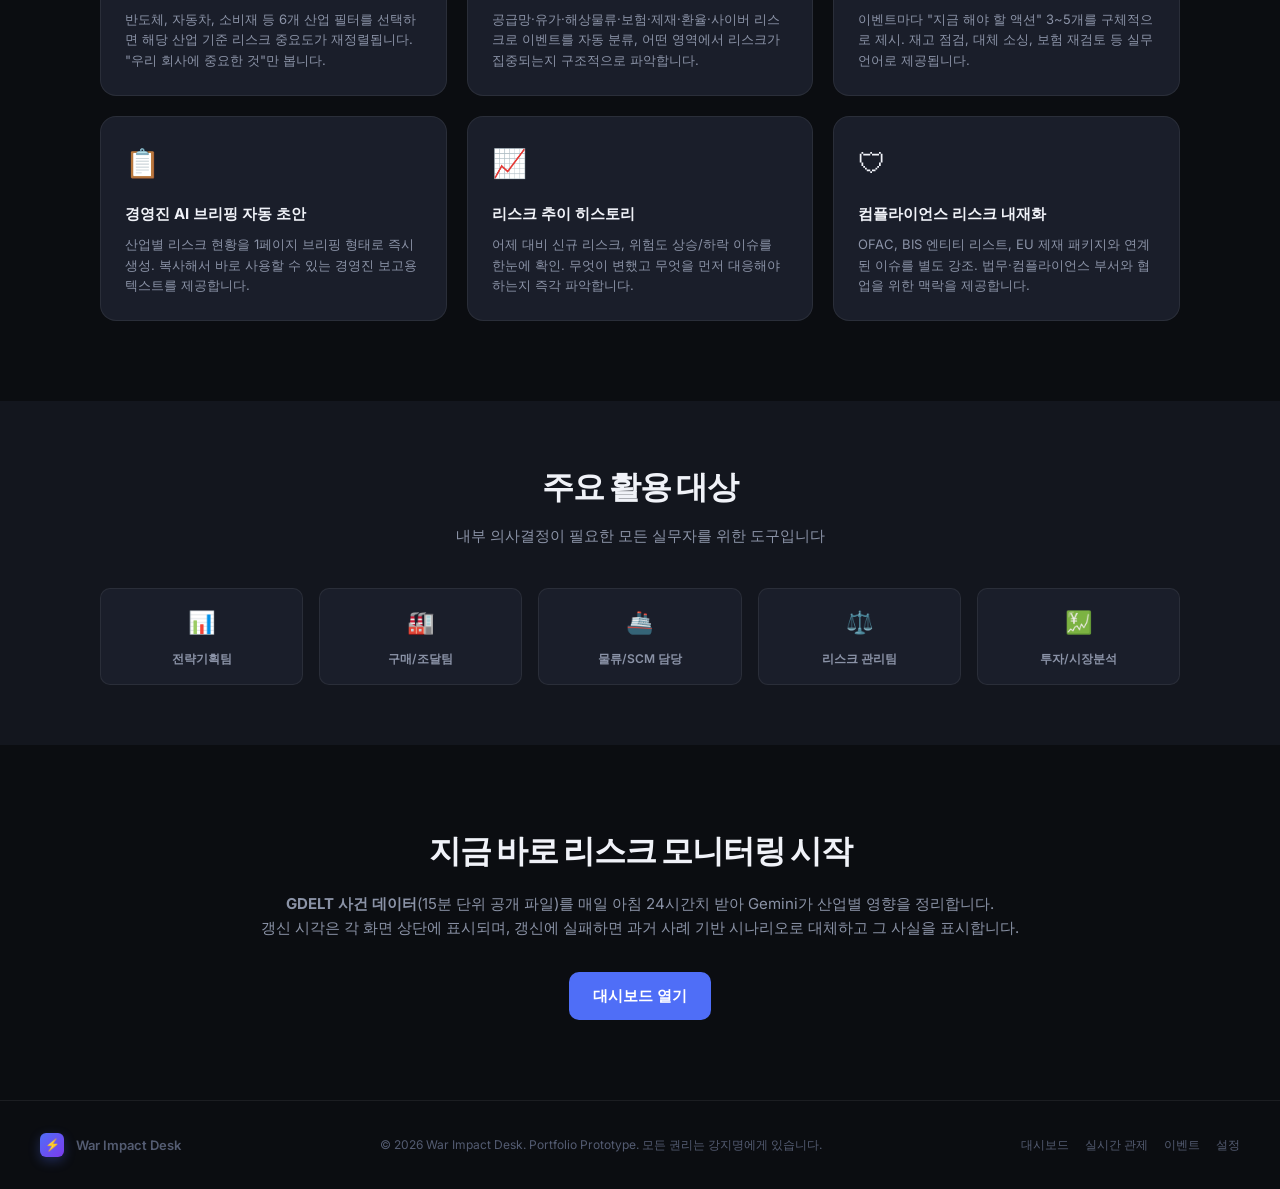
==== commit d0cd88ad: "Run live data update once a day (24h window) to stay well within Gemini free quota" ====
--- a/index.html
+++ b/index.html
@@ -119,7 +119,7 @@
     <div class="hero-label">
       <span class="pulse"
         style="width:6px;height:6px;border-radius:50%;background:var(--risk-high);display:inline-block;"></span>
-      GDELT 실데이터 · 1시간마다 갱신 · B2B RISK INTELLIGENCE
+      GDELT 실데이터 · 매일 갱신 · B2B RISK INTELLIGENCE
     </div>
     <h1 class="hero-title">
       전쟁·제재·공급망 리스크를<br>
@@ -270,7 +270,7 @@
   <!-- CTA -->
   <section style="padding: 80px 40px; text-align:center;">
     <h2 style="font-size:32px;font-weight:800;letter-spacing:-1px;margin-bottom:16px;">지금 바로 리스크 모니터링 시작</h2>
-    <p style="color:var(--text-secondary);font-size:15px;margin-bottom:32px;"><strong>GDELT 사건 데이터</strong>(15분 단위 공개 파일)를 1시간마다 받아 Gemini가 산업별 영향을 정리합니다.<br>
+    <p style="color:var(--text-secondary);font-size:15px;margin-bottom:32px;"><strong>GDELT 사건 데이터</strong>(15분 단위 공개 파일)를 매일 아침 24시간치 받아 Gemini가 산업별 영향을 정리합니다.<br>
       갱신 시각은 각 화면 상단에 표시되며, 갱신에 실패하면 과거 사례 기반 시나리오로 대체하고 그 사실을 표시합니다.</p>
     <a href="dashboard.html" class="btn btn-primary btn-lg">대시보드 열기</a>
   </section>
